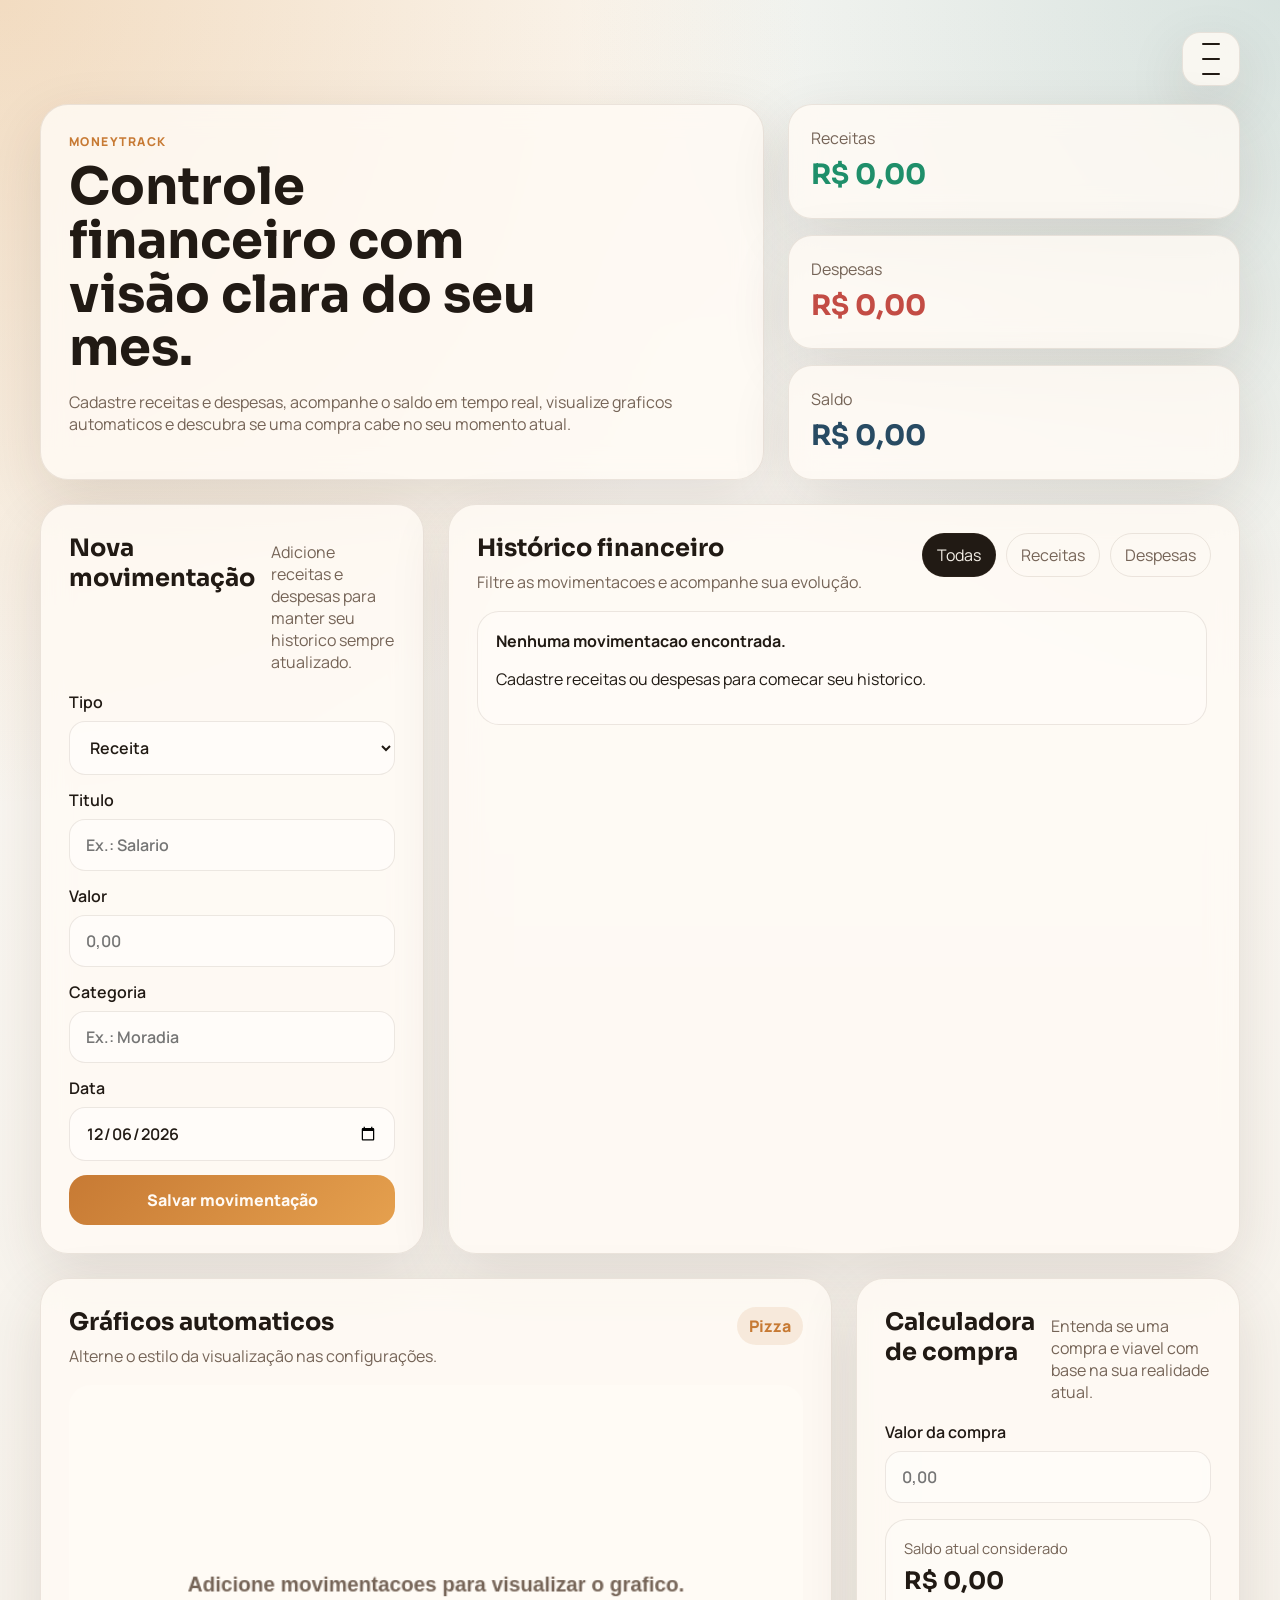
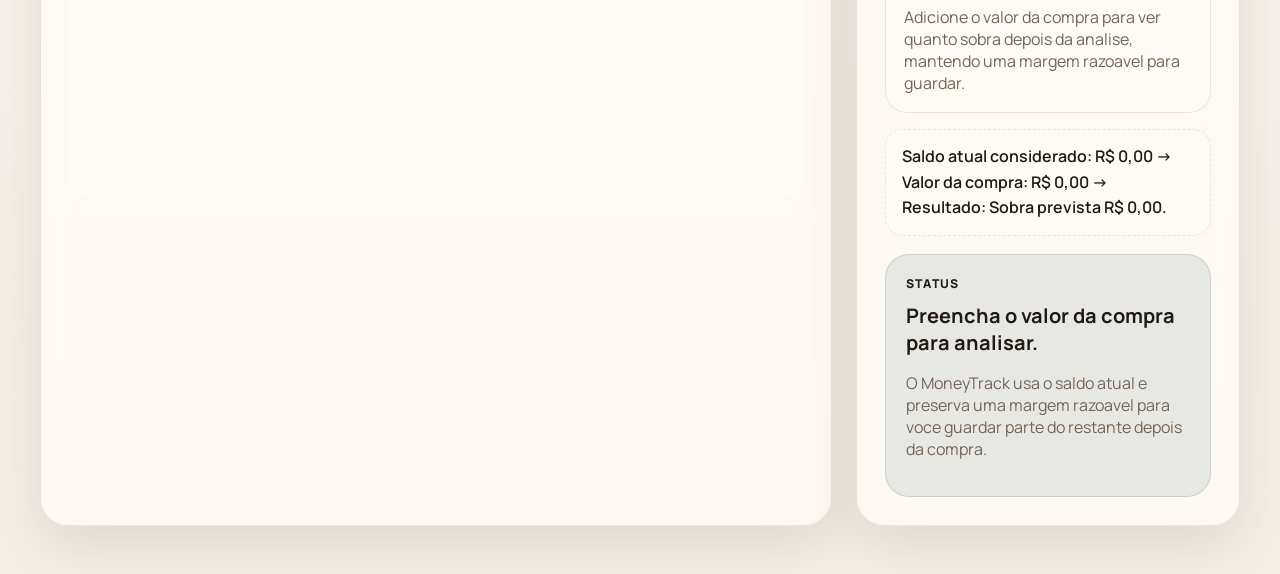
==== index.html @ 8a28ce40 "App MoneyTrack 1.0" ====
<!DOCTYPE html>
<html lang="pt-BR">
<head>
  <meta charset="UTF-8">
  <meta name="viewport" content="width=device-width, initial-scale=1.0">
  <title>MoneyTrack</title>
  <link rel="preconnect" href="https://fonts.googleapis.com">
  <link rel="preconnect" href="https://fonts.gstatic.com" crossorigin>
  <link href="https://fonts.googleapis.com/css2?family=Manrope:wght@400;500;700;800&family=Sora:wght@500;600;700&display=swap" rel="stylesheet">
  <link rel="stylesheet" href="style.css">
</head>
<body>
  <div class="app-shell">
    <div class="topbar">
      <a class="menu-button" href="settings.html" aria-label="Abrir configuracoes">
        <span></span>
        <span></span>
        <span></span>
      </a>
    </div>

    <header class="hero">
      <div class="hero__copy">
        <p class="eyebrow">MoneyTrack</p>
        <h1>Controle financeiro com visão clara do seu mes.</h1>
        <p class="hero__text">
          Cadastre receitas e despesas, acompanhe o saldo em tempo real,
          visualize graficos automaticos e descubra se uma compra cabe no seu momento atual.
        </p>
      </div>
      <div class="hero__stats">
        <article class="stat-card stat-card--income">
          <span>Receitas</span>
          <strong id="incomeTotal">R$ 0,00</strong>
        </article>
        <article class="stat-card stat-card--expense">
          <span>Despesas</span>
          <strong id="expenseTotal">R$ 0,00</strong>
        </article>
        <article class="stat-card stat-card--balance">
          <span>Saldo</span>
          <strong id="balanceTotal">R$ 0,00</strong>
        </article>
      </div>
    </header>

    <main class="dashboard">
      <section class="panel panel--form">
        <div class="panel__header">
          <h2>Nova movimentação</h2>
          <p>Adicione receitas e despesas para manter seu historico sempre atualizado.</p>
        </div>
        <form id="transactionForm" class="transaction-form">
          <label>
            Tipo
            <select name="type" required>
              <option value="income">Receita</option>
              <option value="expense">Despesa</option>
            </select>
          </label>
          <label>
            Titulo
            <input type="text" name="title" placeholder="Ex.: Salario" required maxlength="60">
          </label>
          <label>
            Valor
            <input type="number" name="amount" placeholder="0,00" min="0.01" step="0.01" required>
          </label>
          <label>
            Categoria
            <input type="text" name="category" placeholder="Ex.: Moradia" required maxlength="40">
          </label>
          <label>
            Data
            <input type="date" name="date" required>
          </label>
          <button type="submit" class="button button--primary">Salvar movimentação</button>
        </form>
      </section>

      <section class="panel panel--history">
        <div class="panel__header">
          <div>
            <h2>Histórico financeiro</h2>
            <p>Filtre as movimentacoes e acompanhe sua evolução.</p>
          </div>
          <div class="filters" role="group" aria-label="Filtros de movimentacoes">
            <button class="filter-chip is-active" data-filter="all" type="button">Todas</button>
            <button class="filter-chip" data-filter="income" type="button">Receitas</button>
            <button class="filter-chip" data-filter="expense" type="button">Despesas</button>
          </div>
        </div>
        <div id="historyList" class="history-list" aria-live="polite"></div>
      </section>

      <section class="panel panel--charts">
        <div class="panel__header">
          <div>
            <h2>Gráficos automaticos</h2>
            <p>Alterne o estilo da visualização nas configurações.</p>
          </div>
          <span class="chart-badge" id="chartTypeLabel">Pizza</span>
        </div>
        <canvas id="financeChart" width="640" height="360" aria-label="Grafico financeiro"></canvas>
        <div id="chartLegend" class="chart-legend"></div>
      </section>

      <section class="panel panel--calculator">
        <div class="panel__header">
          <h2>Calculadora de compra</h2>
          <p>Entenda se uma compra e viavel com base na sua realidade atual.</p>
        </div>
        <form id="purchaseForm" class="purchase-form">
          <label>
            Valor da compra
            <input type="number" name="purchaseAmount" min="0" step="0.01" placeholder="0,00" required>
          </label>
        </form>
        <div class="calculator-insight">
          <span>Saldo atual considerado</span>
          <strong id="calculatorBalance">R$ 0,00</strong>
          <p id="calculatorProjection">Adicione o valor da compra para ver quanto sobra depois da analise, mantendo uma margem razoavel para guardar.</p>
        </div>
        <p id="calculatorSummary" class="calculator-summary">
          Saldo atual considerado: R$ 0,00 -> Valor da compra: R$ 0,00 -> Resultado: Sobra prevista R$ 0,00.
        </p>
        <article id="purchaseResult" class="purchase-result purchase-result--neutral">
          <span class="purchase-result__label">Status</span>
          <strong>Preencha o valor da compra para analisar.</strong>
          <p>O MoneyTrack usa o saldo atual e preserva uma margem razoavel para voce guardar parte do restante depois da compra.</p>
        </article>
      </section>
    </main>
  </div>

  <div id="toast" class="toast" role="status" aria-live="polite"></div>

  <script src="storage.js"></script>
  <script src="charts.js"></script>
  <script src="script.js"></script>
</body>
</html>
---- style.css ----
:root {
  --bg: #f4efe7;
  --bg-accent: radial-gradient(circle at top left, rgba(219, 150, 71, 0.3), transparent 32%), radial-gradient(circle at top right, rgba(50, 119, 117, 0.18), transparent 28%), linear-gradient(180deg, #fcfaf6 0%, #f4efe7 100%);
  --panel: rgba(255, 251, 245, 0.82);
  --panel-border: rgba(98, 72, 48, 0.12);
  --text: #211a14;
  --muted: #756457;
  --income: #1f8f6a;
  --expense: #c34c44;
  --balance: #284b63;
  --accent: #c77a34;
  --shadow: 0 20px 60px rgba(65, 42, 24, 0.12);
}

body[data-theme="dark"] {
  --bg: #10171c;
  --bg-accent: radial-gradient(circle at top left, rgba(238, 180, 89, 0.2), transparent 26%), radial-gradient(circle at top right, rgba(72, 191, 169, 0.18), transparent 22%), linear-gradient(180deg, #131d24 0%, #0d1419 100%);
  --panel: rgba(22, 31, 38, 0.9);
  --panel-border: rgba(178, 202, 214, 0.12);
  --text: #ecf4f2;
  --muted: #9ab1b9;
  --income: #48c49a;
  --expense: #ff7b72;
  --balance: #77b6d3;
  --accent: #f0b15d;
  --shadow: 0 26px 80px rgba(0, 0, 0, 0.35);
}

* { box-sizing: border-box; }
html { scroll-behavior: smooth; }
body {
  margin: 0;
  min-height: 100vh;
  background: var(--bg-accent);
  color: var(--text);
  font-family: "Manrope", sans-serif;
}
a {
  color: inherit;
  text-decoration: none;
}
button, input, select { font: inherit; }
.app-shell { width: min(1200px, calc(100% - 32px)); margin: 0 auto; padding: 32px 0 48px; }
.app-shell--settings { max-width: 920px; }
.topbar { display: flex; justify-content: flex-end; margin-bottom: 18px; }
.topbar--settings { justify-content: flex-start; }
.menu-button,
.back-button {
  display: inline-flex;
  align-items: center;
  gap: 10px;
  min-height: 54px;
  padding: 0 18px;
  border-radius: 18px;
  background: var(--panel);
  border: 1px solid var(--panel-border);
  box-shadow: var(--shadow);
  backdrop-filter: blur(14px);
  font-weight: 800;
}
.menu-button {
  flex-direction: column;
  width: 58px;
  justify-content: center;
  padding: 0;
}
.menu-button span {
  display: block;
  width: 18px;
  height: 2px;
  border-radius: 999px;
  background: var(--text);
}
.menu-button span + span { margin-top: 3px; }
.back-button__icon { font-size: 1.1rem; }
.hero { display: grid; grid-template-columns: 1.6fr 1fr; gap: 24px; margin-bottom: 24px; }
.hero__copy, .panel, .stat-card { background: var(--panel); backdrop-filter: blur(14px); border: 1px solid var(--panel-border); box-shadow: var(--shadow); }
.hero__copy, .panel { border-radius: 28px; padding: 28px; }
.eyebrow { margin: 0 0 10px; color: var(--accent); font-weight: 800; letter-spacing: 0.12em; text-transform: uppercase; font-size: 0.76rem; }
.hero h1, .panel h2 { margin: 0; font-family: "Sora", sans-serif; }
.hero h1 { font-size: clamp(2rem, 4vw, 3.6rem); line-height: 1.05; max-width: 12ch; }
.hero__text, .panel__header p, .purchase-result p { color: var(--muted); }
.hero__stats { display: grid; gap: 16px; }
.stat-card { border-radius: 24px; padding: 22px; }
.stat-card span { display: block; margin-bottom: 8px; color: var(--muted); }
.stat-card strong { font-size: 1.75rem; font-family: "Sora", sans-serif; }
.stat-card--income strong { color: var(--income); }
.stat-card--expense strong { color: var(--expense); }
.stat-card--balance strong { color: var(--balance); }
.dashboard { display: grid; grid-template-columns: repeat(12, 1fr); gap: 24px; }
.panel--form, .panel--calculator, .panel--settings { grid-column: span 4; }
.panel--history, .panel--charts { grid-column: span 8; }
.settings-page { display: grid; gap: 24px; }
.settings-hero h1 { margin-top: 0; font-size: clamp(2rem, 4vw, 3rem); line-height: 1.08; max-width: 14ch; }
.panel__header { display: flex; justify-content: space-between; gap: 16px; align-items: flex-start; margin-bottom: 18px; }
.panel__header p { margin: 8px 0 0; }
.transaction-form, .purchase-form, .settings-grid { display: grid; gap: 14px; }
.transaction-form label, .purchase-form label, .setting-card { display: grid; gap: 8px; font-weight: 600; }
input, select {
  width: 100%;
  border: 1px solid var(--panel-border);
  border-radius: 16px;
  background: rgba(255, 255, 255, 0.46);
  color: var(--text);
  padding: 14px 16px;
  outline: none;
  transition: border-color 160ms ease, transform 160ms ease, background 160ms ease;
}
body[data-theme="dark"] input, body[data-theme="dark"] select { background: rgba(255, 255, 255, 0.04); }
body[data-theme="dark"] select option {
  background: #162028;
  color: #ecf4f2;
}
input:focus, select:focus { border-color: var(--accent); transform: translateY(-1px); }
.button { border: 0; border-radius: 18px; padding: 14px 18px; font-weight: 800; cursor: pointer; }
.button--primary { background: linear-gradient(135deg, var(--accent), #e5a04e); color: #fffaf4; }
.filters { display: flex; flex-wrap: wrap; gap: 10px; }
.filter-chip { border: 1px solid var(--panel-border); background: transparent; color: var(--muted); padding: 10px 14px; border-radius: 999px; cursor: pointer; }
.filter-chip.is-active { background: var(--text); color: var(--bg); }
.history-list { display: grid; gap: 12px; max-height: 480px; overflow: auto; padding-right: 4px; }
.history-item, .history-empty { border: 1px solid var(--panel-border); border-radius: 22px; padding: 18px; background: rgba(255, 255, 255, 0.3); }
body[data-theme="dark"] .history-item, body[data-theme="dark"] .history-empty { background: rgba(255, 255, 255, 0.02); }
.history-item { display: grid; grid-template-columns: 1fr auto; gap: 10px 16px; }
.history-item__title { margin: 0; font-weight: 800; }
.history-item__meta, .history-item__date { margin: 0; color: var(--muted); }
.history-item__amount { font-family: "Sora", sans-serif; font-weight: 700; align-self: center; }
.history-item__amount--income { color: var(--income); }
.history-item__amount--expense { color: var(--expense); }
.chart-badge { display: inline-flex; align-items: center; padding: 8px 12px; border-radius: 999px; background: rgba(199, 122, 52, 0.12); color: var(--accent); font-weight: 800; }
#financeChart { width: 100%; height: auto; border-radius: 22px; background: rgba(255, 255, 255, 0.25); }
.chart-legend { display: flex; flex-wrap: wrap; gap: 12px; margin-top: 16px; }
.legend-item { display: inline-flex; align-items: center; gap: 8px; color: var(--muted); }
.legend-color { width: 12px; height: 12px; border-radius: 50%; }
.calculator-insight {
  margin-top: 16px;
  padding: 18px;
  border-radius: 22px;
  border: 1px solid var(--panel-border);
  background: rgba(255, 255, 255, 0.24);
}
.calculator-insight span,
.calculator-insight p {
  color: var(--muted);
}
.calculator-insight span {
  display: block;
  margin-bottom: 8px;
  font-size: 0.92rem;
}
.calculator-insight strong {
  display: block;
  font-family: "Sora", sans-serif;
  font-size: 1.5rem;
}
.calculator-insight p {
  margin: 10px 0 0;
}
.calculator-summary {
  margin: 16px 0 0;
  padding: 14px 16px;
  border-radius: 18px;
  border: 1px dashed var(--panel-border);
  background: rgba(255, 255, 255, 0.18);
  color: var(--text);
  font-weight: 600;
  line-height: 1.6;
}
.purchase-result { margin-top: 18px; padding: 20px; border-radius: 24px; border: 1px solid transparent; }
.purchase-result__label { display: block; margin-bottom: 10px; text-transform: uppercase; letter-spacing: 0.1em; font-size: 0.76rem; font-weight: 800; }
.purchase-result strong { display: block; font-size: 1.25rem; margin-bottom: 10px; }
.purchase-result--neutral { background: rgba(67, 104, 127, 0.12); border-color: rgba(67, 104, 127, 0.18); }
.purchase-result--safe { background: rgba(31, 143, 106, 0.14); border-color: rgba(31, 143, 106, 0.25); }
.purchase-result--warning { background: rgba(230, 168, 65, 0.16); border-color: rgba(230, 168, 65, 0.26); }
.purchase-result--danger { background: rgba(195, 76, 68, 0.14); border-color: rgba(195, 76, 68, 0.24); }
.settings-grid { grid-template-columns: repeat(2, minmax(0, 1fr)); }
.setting-card { padding: 18px; border-radius: 22px; border: 1px solid var(--panel-border); background: rgba(255, 255, 255, 0.22); }
.setting-card small { color: var(--muted); font-weight: 500; line-height: 1.5; }
.setting-card input[type="checkbox"] { width: 22px; height: 22px; margin: 0; }
.setting-card--select { grid-column: 1 / -1; }
.toast {
  position: fixed;
  right: 20px;
  bottom: 20px;
  padding: 14px 16px;
  border-radius: 16px;
  color: #fff8f0;
  background: rgba(33, 26, 20, 0.9);
  transform: translateY(24px);
  opacity: 0;
  pointer-events: none;
  transition: opacity 180ms ease, transform 180ms ease;
}
.toast.is-visible { transform: translateY(0); opacity: 1; }
@media (max-width: 980px) {
  .hero, .dashboard { grid-template-columns: 1fr; }
  .panel--form, .panel--calculator, .panel--settings, .panel--history, .panel--charts { grid-column: auto; }
}
@media (max-width: 640px) {
  .app-shell { width: min(100% - 20px, 100%); padding-top: 20px; }
  .hero__copy, .panel { padding: 20px; border-radius: 24px; }
  .panel__header { flex-direction: column; }
  .settings-grid { grid-template-columns: 1fr; }
  .history-item { grid-template-columns: 1fr; }
  .menu-button,
  .back-button { min-height: 50px; }
}
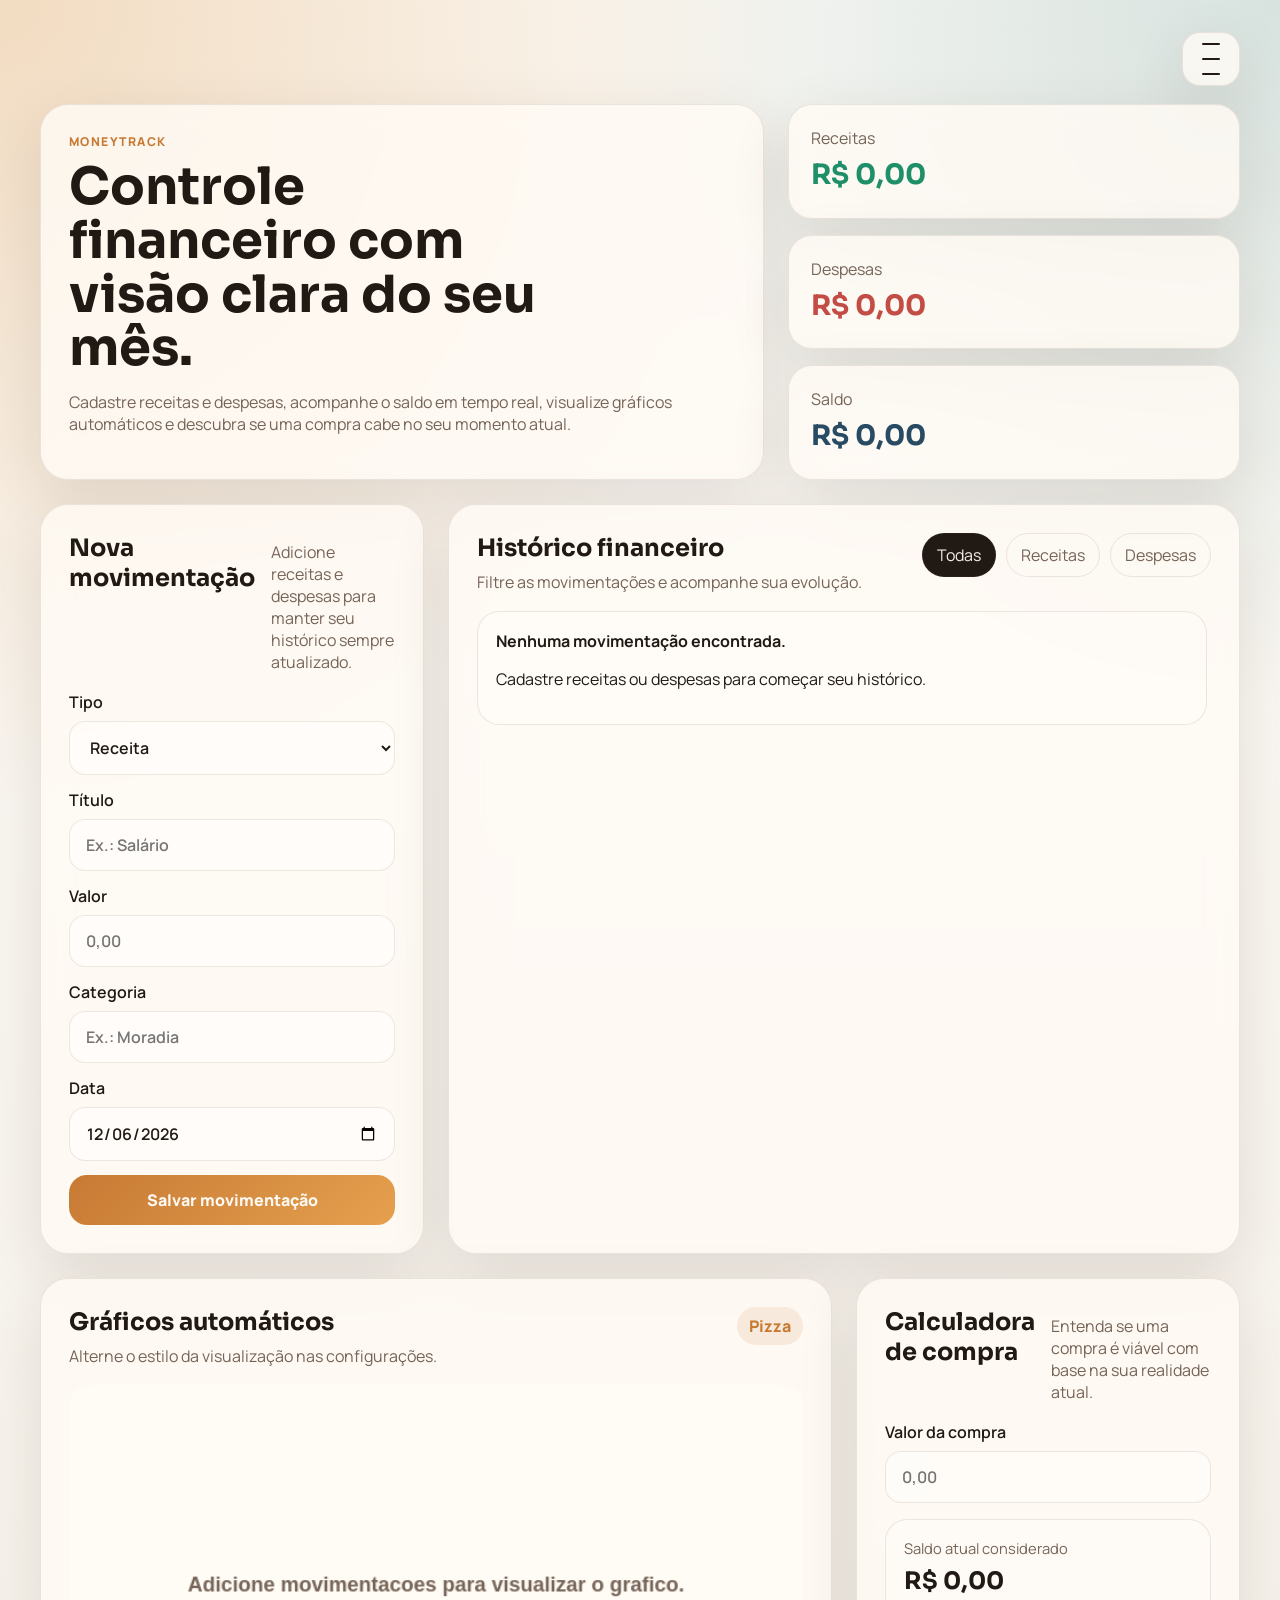
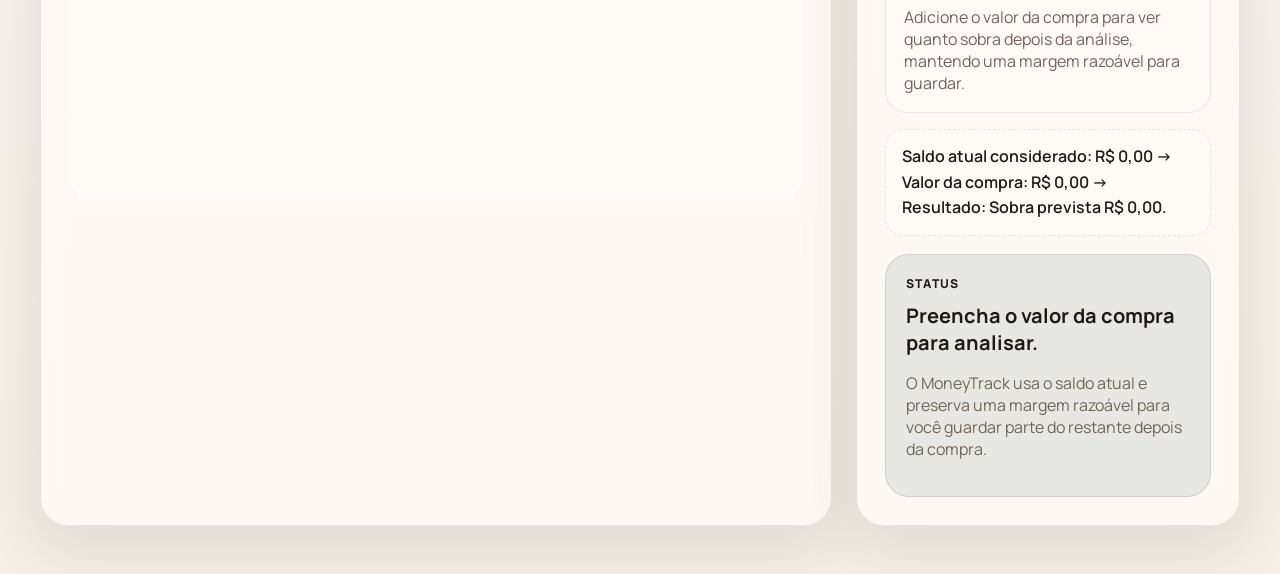
==== commit 03c44a6f: "reajuste de códigos" ====
--- a/index.html
+++ b/index.html
@@ -1,142 +1,212 @@
-<!DOCTYPE html>
+﻿<!doctype html>
 <html lang="pt-BR">
-<head>
-  <meta charset="UTF-8">
-  <meta name="viewport" content="width=device-width, initial-scale=1.0">
-  <title>MoneyTrack</title>
-  <link rel="preconnect" href="https://fonts.googleapis.com">
-  <link rel="preconnect" href="https://fonts.gstatic.com" crossorigin>
-  <link href="https://fonts.googleapis.com/css2?family=Manrope:wght@400;500;700;800&family=Sora:wght@500;600;700&display=swap" rel="stylesheet">
-  <link rel="stylesheet" href="style.css">
-</head>
-<body>
-  <div class="app-shell">
-    <div class="topbar">
-      <a class="menu-button" href="settings.html" aria-label="Abrir configuracoes">
-        <span></span>
-        <span></span>
-        <span></span>
-      </a>
+  <head>
+    <meta charset="UTF-8" />
+    <meta name="viewport" content="width=device-width, initial-scale=1.0" />
+    <title>MoneyTrack</title>
+    <link rel="preconnect" href="https://fonts.googleapis.com" />
+    <link rel="preconnect" href="https://fonts.gstatic.com" crossorigin />
+    <link
+      href="https://fonts.googleapis.com/css2?family=Manrope:wght@400;500;700;800&family=Sora:wght@500;600;700&display=swap"
+      rel="stylesheet"
+    />
+    <link rel="stylesheet" href="style.css" />
+  </head>
+  <body>
+    <div class="app-shell">
+      <div class="topbar">
+        <a
+          class="menu-button"
+          href="settings.html"
+          aria-label="Abrir configurações"
+        >
+          <span></span>
+          <span></span>
+          <span></span>
+        </a>
+      </div>
+
+      <header class="hero">
+        <div class="hero__copy">
+          <p class="eyebrow">MoneyTrack</p>
+          <h1>Controle financeiro com visão clara do seu mês.</h1>
+          <p class="hero__text">
+            Cadastre receitas e despesas, acompanhe o saldo em tempo real,
+            visualize gráficos automáticos e descubra se uma compra cabe no seu
+            momento atual.
+          </p>
+        </div>
+        <div class="hero__stats">
+          <article class="stat-card stat-card--income">
+            <span>Receitas</span>
+            <strong id="incomeTotal">R$ 0,00</strong>
+          </article>
+          <article class="stat-card stat-card--expense">
+            <span>Despesas</span>
+            <strong id="expenseTotal">R$ 0,00</strong>
+          </article>
+          <article class="stat-card stat-card--balance">
+            <span>Saldo</span>
+            <strong id="balanceTotal">R$ 0,00</strong>
+          </article>
+        </div>
+      </header>
+
+      <main class="dashboard">
+        <section class="panel panel--form">
+          <div class="panel__header">
+            <h2>Nova movimentação</h2>
+            <p>
+              Adicione receitas e despesas para manter seu histórico sempre
+              atualizado.
+            </p>
+          </div>
+          <form id="transactionForm" class="transaction-form">
+            <label>
+              Tipo
+              <select name="type" required>
+                <option value="income">Receita</option>
+                <option value="expense">Despesa</option>
+              </select>
+            </label>
+            <label>
+              Título
+              <input
+                type="text"
+                name="title"
+                placeholder="Ex.: Salário"
+                required
+                maxlength="60"
+              />
+            </label>
+            <label>
+              Valor
+              <input
+                type="number"
+                name="amount"
+                placeholder="0,00"
+                min="0.01"
+                step="0.01"
+                required
+              />
+            </label>
+            <label>
+              Categoria
+              <input
+                type="text"
+                name="category"
+                placeholder="Ex.: Moradia"
+                required
+                maxlength="40"
+              />
+            </label>
+            <label>
+              Data
+              <input type="date" name="date" required />
+            </label>
+            <button type="submit" class="button button--primary">
+              Salvar movimentação
+            </button>
+          </form>
+        </section>
+
+        <section class="panel panel--history">
+          <div class="panel__header">
+            <div>
+              <h2>Histórico financeiro</h2>
+              <p>Filtre as movimentações e acompanhe sua evolução.</p>
+            </div>
+            <div
+              class="filters"
+              role="group"
+              aria-label="Filtros de movimentações"
+            >
+              <button
+                class="filter-chip is-active"
+                data-filter="all"
+                type="button"
+              >
+                Todas
+              </button>
+              <button class="filter-chip" data-filter="income" type="button">
+                Receitas
+              </button>
+              <button class="filter-chip" data-filter="expense" type="button">
+                Despesas
+              </button>
+            </div>
+          </div>
+          <div id="historyList" class="history-list" aria-live="polite"></div>
+        </section>
+
+        <section class="panel panel--charts">
+          <div class="panel__header">
+            <div>
+              <h2>Gráficos automáticos</h2>
+              <p>Alterne o estilo da visualização nas configurações.</p>
+            </div>
+            <span class="chart-badge" id="chartTypeLabel">Pizza</span>
+          </div>
+          <canvas
+            id="financeChart"
+            width="640"
+            height="360"
+            aria-label="Gráfico financeiro"
+          ></canvas>
+          <div id="chartLegend" class="chart-legend"></div>
+        </section>
+
+        <section class="panel panel--calculator">
+          <div class="panel__header">
+            <h2>Calculadora de compra</h2>
+            <p>
+              Entenda se uma compra é viável com base na sua realidade atual.
+            </p>
+          </div>
+          <form id="purchaseForm" class="purchase-form">
+            <label>
+              Valor da compra
+              <input
+                type="number"
+                name="purchaseAmount"
+                min="0"
+                step="0.01"
+                placeholder="0,00"
+                required
+              />
+            </label>
+          </form>
+          <div class="calculator-insight">
+            <span>Saldo atual considerado</span>
+            <strong id="calculatorBalance">R$ 0,00</strong>
+            <p id="calculatorProjection">
+              Adicione o valor da compra para ver quanto sobra depois da
+              análise, mantendo uma margem razoável para guardar.
+            </p>
+          </div>
+          <p id="calculatorSummary" class="calculator-summary">
+            Saldo atual considerado: R$ 0,00 -> Valor da compra: R$ 0,00 ->
+            Resultado: Sobra prevista R$ 0,00.
+          </p>
+          <article
+            id="purchaseResult"
+            class="purchase-result purchase-result--neutral"
+          >
+            <span class="purchase-result__label">Status</span>
+            <strong>Preencha o valor da compra para analisar.</strong>
+            <p>
+              O MoneyTrack usa o saldo atual e preserva uma margem razoável para
+              você guardar parte do restante depois da compra.
+            </p>
+          </article>
+        </section>
+      </main>
     </div>
 
-    <header class="hero">
-      <div class="hero__copy">
-        <p class="eyebrow">MoneyTrack</p>
-        <h1>Controle financeiro com visão clara do seu mes.</h1>
-        <p class="hero__text">
-          Cadastre receitas e despesas, acompanhe o saldo em tempo real,
-          visualize graficos automaticos e descubra se uma compra cabe no seu momento atual.
-        </p>
-      </div>
-      <div class="hero__stats">
-        <article class="stat-card stat-card--income">
-          <span>Receitas</span>
-          <strong id="incomeTotal">R$ 0,00</strong>
-        </article>
-        <article class="stat-card stat-card--expense">
-          <span>Despesas</span>
-          <strong id="expenseTotal">R$ 0,00</strong>
-        </article>
-        <article class="stat-card stat-card--balance">
-          <span>Saldo</span>
-          <strong id="balanceTotal">R$ 0,00</strong>
-        </article>
-      </div>
-    </header>
-
-    <main class="dashboard">
-      <section class="panel panel--form">
-        <div class="panel__header">
-          <h2>Nova movimentação</h2>
-          <p>Adicione receitas e despesas para manter seu historico sempre atualizado.</p>
-        </div>
-        <form id="transactionForm" class="transaction-form">
-          <label>
-            Tipo
-            <select name="type" required>
-              <option value="income">Receita</option>
-              <option value="expense">Despesa</option>
-            </select>
-          </label>
-          <label>
-            Titulo
-            <input type="text" name="title" placeholder="Ex.: Salario" required maxlength="60">
-          </label>
-          <label>
-            Valor
-            <input type="number" name="amount" placeholder="0,00" min="0.01" step="0.01" required>
-          </label>
-          <label>
-            Categoria
-            <input type="text" name="category" placeholder="Ex.: Moradia" required maxlength="40">
-          </label>
-          <label>
-            Data
-            <input type="date" name="date" required>
-          </label>
-          <button type="submit" class="button button--primary">Salvar movimentação</button>
-        </form>
-      </section>
-
-      <section class="panel panel--history">
-        <div class="panel__header">
-          <div>
-            <h2>Histórico financeiro</h2>
-            <p>Filtre as movimentacoes e acompanhe sua evolução.</p>
-          </div>
-          <div class="filters" role="group" aria-label="Filtros de movimentacoes">
-            <button class="filter-chip is-active" data-filter="all" type="button">Todas</button>
-            <button class="filter-chip" data-filter="income" type="button">Receitas</button>
-            <button class="filter-chip" data-filter="expense" type="button">Despesas</button>
-          </div>
-        </div>
-        <div id="historyList" class="history-list" aria-live="polite"></div>
-      </section>
-
-      <section class="panel panel--charts">
-        <div class="panel__header">
-          <div>
-            <h2>Gráficos automaticos</h2>
-            <p>Alterne o estilo da visualização nas configurações.</p>
-          </div>
-          <span class="chart-badge" id="chartTypeLabel">Pizza</span>
-        </div>
-        <canvas id="financeChart" width="640" height="360" aria-label="Grafico financeiro"></canvas>
-        <div id="chartLegend" class="chart-legend"></div>
-      </section>
-
-      <section class="panel panel--calculator">
-        <div class="panel__header">
-          <h2>Calculadora de compra</h2>
-          <p>Entenda se uma compra e viavel com base na sua realidade atual.</p>
-        </div>
-        <form id="purchaseForm" class="purchase-form">
-          <label>
-            Valor da compra
-            <input type="number" name="purchaseAmount" min="0" step="0.01" placeholder="0,00" required>
-          </label>
-        </form>
-        <div class="calculator-insight">
-          <span>Saldo atual considerado</span>
-          <strong id="calculatorBalance">R$ 0,00</strong>
-          <p id="calculatorProjection">Adicione o valor da compra para ver quanto sobra depois da analise, mantendo uma margem razoavel para guardar.</p>
-        </div>
-        <p id="calculatorSummary" class="calculator-summary">
-          Saldo atual considerado: R$ 0,00 -> Valor da compra: R$ 0,00 -> Resultado: Sobra prevista R$ 0,00.
-        </p>
-        <article id="purchaseResult" class="purchase-result purchase-result--neutral">
-          <span class="purchase-result__label">Status</span>
-          <strong>Preencha o valor da compra para analisar.</strong>
-          <p>O MoneyTrack usa o saldo atual e preserva uma margem razoavel para voce guardar parte do restante depois da compra.</p>
-        </article>
-      </section>
-    </main>
-  </div>
-
-  <div id="toast" class="toast" role="status" aria-live="polite"></div>
-
-  <script src="storage.js"></script>
-  <script src="charts.js"></script>
-  <script src="script.js"></script>
-</body>
+    <div id="toast" class="toast" role="status" aria-live="polite"></div>
+
+    <script src="storage.js"></script>
+    <script src="charts.js"></script>
+    <script src="script.js"></script>
+  </body>
 </html>
--- a/style.css
+++ b/style.css
@@ -1,6 +1,17 @@
 :root {
   --bg: #f4efe7;
-  --bg-accent: radial-gradient(circle at top left, rgba(219, 150, 71, 0.3), transparent 32%), radial-gradient(circle at top right, rgba(50, 119, 117, 0.18), transparent 28%), linear-gradient(180deg, #fcfaf6 0%, #f4efe7 100%);
+  --bg-accent:
+    radial-gradient(
+      circle at top left,
+      rgba(219, 150, 71, 0.3),
+      transparent 32%
+    ),
+    radial-gradient(
+      circle at top right,
+      rgba(50, 119, 117, 0.18),
+      transparent 28%
+    ),
+    linear-gradient(180deg, #fcfaf6 0%, #f4efe7 100%);
   --panel: rgba(255, 251, 245, 0.82);
   --panel-border: rgba(98, 72, 48, 0.12);
   --text: #211a14;
@@ -14,7 +25,18 @@
 
 body[data-theme="dark"] {
   --bg: #10171c;
-  --bg-accent: radial-gradient(circle at top left, rgba(238, 180, 89, 0.2), transparent 26%), radial-gradient(circle at top right, rgba(72, 191, 169, 0.18), transparent 22%), linear-gradient(180deg, #131d24 0%, #0d1419 100%);
+  --bg-accent:
+    radial-gradient(
+      circle at top left,
+      rgba(238, 180, 89, 0.2),
+      transparent 26%
+    ),
+    radial-gradient(
+      circle at top right,
+      rgba(72, 191, 169, 0.18),
+      transparent 22%
+    ),
+    linear-gradient(180deg, #131d24 0%, #0d1419 100%);
   --panel: rgba(22, 31, 38, 0.9);
   --panel-border: rgba(178, 202, 214, 0.12);
   --text: #ecf4f2;
@@ -26,8 +48,12 @@
   --shadow: 0 26px 80px rgba(0, 0, 0, 0.35);
 }
 
-* { box-sizing: border-box; }
-html { scroll-behavior: smooth; }
+* {
+  box-sizing: border-box;
+}
+html {
+  scroll-behavior: smooth;
+}
 body {
   margin: 0;
   min-height: 100vh;
@@ -39,11 +65,27 @@
   color: inherit;
   text-decoration: none;
 }
-button, input, select { font: inherit; }
-.app-shell { width: min(1200px, calc(100% - 32px)); margin: 0 auto; padding: 32px 0 48px; }
-.app-shell--settings { max-width: 920px; }
-.topbar { display: flex; justify-content: flex-end; margin-bottom: 18px; }
-.topbar--settings { justify-content: flex-start; }
+button,
+input,
+select {
+  font: inherit;
+}
+.app-shell {
+  width: min(1200px, calc(100% - 32px));
+  margin: 0 auto;
+  padding: 32px 0 48px;
+}
+.app-shell--settings {
+  max-width: 920px;
+}
+.topbar {
+  display: flex;
+  justify-content: flex-end;
+  margin-bottom: 18px;
+}
+.topbar--settings {
+  justify-content: flex-start;
+}
 .menu-button,
 .back-button {
   display: inline-flex;
@@ -71,32 +113,129 @@
   border-radius: 999px;
   background: var(--text);
 }
-.menu-button span + span { margin-top: 3px; }
-.back-button__icon { font-size: 1.1rem; }
-.hero { display: grid; grid-template-columns: 1.6fr 1fr; gap: 24px; margin-bottom: 24px; }
-.hero__copy, .panel, .stat-card { background: var(--panel); backdrop-filter: blur(14px); border: 1px solid var(--panel-border); box-shadow: var(--shadow); }
-.hero__copy, .panel { border-radius: 28px; padding: 28px; }
-.eyebrow { margin: 0 0 10px; color: var(--accent); font-weight: 800; letter-spacing: 0.12em; text-transform: uppercase; font-size: 0.76rem; }
-.hero h1, .panel h2 { margin: 0; font-family: "Sora", sans-serif; }
-.hero h1 { font-size: clamp(2rem, 4vw, 3.6rem); line-height: 1.05; max-width: 12ch; }
-.hero__text, .panel__header p, .purchase-result p { color: var(--muted); }
-.hero__stats { display: grid; gap: 16px; }
-.stat-card { border-radius: 24px; padding: 22px; }
-.stat-card span { display: block; margin-bottom: 8px; color: var(--muted); }
-.stat-card strong { font-size: 1.75rem; font-family: "Sora", sans-serif; }
-.stat-card--income strong { color: var(--income); }
-.stat-card--expense strong { color: var(--expense); }
-.stat-card--balance strong { color: var(--balance); }
-.dashboard { display: grid; grid-template-columns: repeat(12, 1fr); gap: 24px; }
-.panel--form, .panel--calculator, .panel--settings { grid-column: span 4; }
-.panel--history, .panel--charts { grid-column: span 8; }
-.settings-page { display: grid; gap: 24px; }
-.settings-hero h1 { margin-top: 0; font-size: clamp(2rem, 4vw, 3rem); line-height: 1.08; max-width: 14ch; }
-.panel__header { display: flex; justify-content: space-between; gap: 16px; align-items: flex-start; margin-bottom: 18px; }
-.panel__header p { margin: 8px 0 0; }
-.transaction-form, .purchase-form, .settings-grid { display: grid; gap: 14px; }
-.transaction-form label, .purchase-form label, .setting-card { display: grid; gap: 8px; font-weight: 600; }
-input, select {
+.menu-button span + span {
+  margin-top: 3px;
+}
+.back-button__icon {
+  font-size: 1.1rem;
+}
+.hero {
+  display: grid;
+  grid-template-columns: 1.6fr 1fr;
+  gap: 24px;
+  margin-bottom: 24px;
+}
+.hero__copy,
+.panel,
+.stat-card {
+  background: var(--panel);
+  backdrop-filter: blur(14px);
+  border: 1px solid var(--panel-border);
+  box-shadow: var(--shadow);
+}
+.hero__copy,
+.panel {
+  border-radius: 28px;
+  padding: 28px;
+}
+.eyebrow {
+  margin: 0 0 10px;
+  color: var(--accent);
+  font-weight: 800;
+  letter-spacing: 0.12em;
+  text-transform: uppercase;
+  font-size: 0.76rem;
+}
+.hero h1,
+.panel h2 {
+  margin: 0;
+  font-family: "Sora", sans-serif;
+}
+.hero h1 {
+  font-size: clamp(2rem, 4vw, 3.6rem);
+  line-height: 1.05;
+  max-width: 12ch;
+}
+.hero__text,
+.panel__header p,
+.purchase-result p {
+  color: var(--muted);
+}
+.hero__stats {
+  display: grid;
+  gap: 16px;
+}
+.stat-card {
+  border-radius: 24px;
+  padding: 22px;
+}
+.stat-card span {
+  display: block;
+  margin-bottom: 8px;
+  color: var(--muted);
+}
+.stat-card strong {
+  font-size: 1.75rem;
+  font-family: "Sora", sans-serif;
+}
+.stat-card--income strong {
+  color: var(--income);
+}
+.stat-card--expense strong {
+  color: var(--expense);
+}
+.stat-card--balance strong {
+  color: var(--balance);
+}
+.dashboard {
+  display: grid;
+  grid-template-columns: repeat(12, 1fr);
+  gap: 24px;
+}
+.panel--form,
+.panel--calculator,
+.panel--settings {
+  grid-column: span 4;
+}
+.panel--history,
+.panel--charts {
+  grid-column: span 8;
+}
+.settings-page {
+  display: grid;
+  gap: 24px;
+}
+.settings-hero h1 {
+  margin-top: 0;
+  font-size: clamp(2rem, 4vw, 3rem);
+  line-height: 1.08;
+  max-width: 14ch;
+}
+.panel__header {
+  display: flex;
+  justify-content: space-between;
+  gap: 16px;
+  align-items: flex-start;
+  margin-bottom: 18px;
+}
+.panel__header p {
+  margin: 8px 0 0;
+}
+.transaction-form,
+.purchase-form,
+.settings-grid {
+  display: grid;
+  gap: 14px;
+}
+.transaction-form label,
+.purchase-form label,
+.setting-card {
+  display: grid;
+  gap: 8px;
+  font-weight: 600;
+}
+input,
+select {
   width: 100%;
   border: 1px solid var(--panel-border);
   border-radius: 16px;
@@ -104,33 +243,127 @@
   color: var(--text);
   padding: 14px 16px;
   outline: none;
-  transition: border-color 160ms ease, transform 160ms ease, background 160ms ease;
-}
-body[data-theme="dark"] input, body[data-theme="dark"] select { background: rgba(255, 255, 255, 0.04); }
+  transition:
+    border-color 160ms ease,
+    transform 160ms ease,
+    background 160ms ease;
+}
+body[data-theme="dark"] input,
+body[data-theme="dark"] select {
+  background: rgba(255, 255, 255, 0.04);
+}
 body[data-theme="dark"] select option {
   background: #162028;
   color: #ecf4f2;
 }
-input:focus, select:focus { border-color: var(--accent); transform: translateY(-1px); }
-.button { border: 0; border-radius: 18px; padding: 14px 18px; font-weight: 800; cursor: pointer; }
-.button--primary { background: linear-gradient(135deg, var(--accent), #e5a04e); color: #fffaf4; }
-.filters { display: flex; flex-wrap: wrap; gap: 10px; }
-.filter-chip { border: 1px solid var(--panel-border); background: transparent; color: var(--muted); padding: 10px 14px; border-radius: 999px; cursor: pointer; }
-.filter-chip.is-active { background: var(--text); color: var(--bg); }
-.history-list { display: grid; gap: 12px; max-height: 480px; overflow: auto; padding-right: 4px; }
-.history-item, .history-empty { border: 1px solid var(--panel-border); border-radius: 22px; padding: 18px; background: rgba(255, 255, 255, 0.3); }
-body[data-theme="dark"] .history-item, body[data-theme="dark"] .history-empty { background: rgba(255, 255, 255, 0.02); }
-.history-item { display: grid; grid-template-columns: 1fr auto; gap: 10px 16px; }
-.history-item__title { margin: 0; font-weight: 800; }
-.history-item__meta, .history-item__date { margin: 0; color: var(--muted); }
-.history-item__amount { font-family: "Sora", sans-serif; font-weight: 700; align-self: center; }
-.history-item__amount--income { color: var(--income); }
-.history-item__amount--expense { color: var(--expense); }
-.chart-badge { display: inline-flex; align-items: center; padding: 8px 12px; border-radius: 999px; background: rgba(199, 122, 52, 0.12); color: var(--accent); font-weight: 800; }
-#financeChart { width: 100%; height: auto; border-radius: 22px; background: rgba(255, 255, 255, 0.25); }
-.chart-legend { display: flex; flex-wrap: wrap; gap: 12px; margin-top: 16px; }
-.legend-item { display: inline-flex; align-items: center; gap: 8px; color: var(--muted); }
-.legend-color { width: 12px; height: 12px; border-radius: 50%; }
+input:focus,
+select:focus {
+  border-color: var(--accent);
+  transform: translateY(-1px);
+}
+.button {
+  border: 0;
+  border-radius: 18px;
+  padding: 14px 18px;
+  font-weight: 800;
+  cursor: pointer;
+}
+.button--primary {
+  background: linear-gradient(135deg, var(--accent), #e5a04e);
+  color: #fffaf4;
+}
+.filters {
+  display: flex;
+  flex-wrap: wrap;
+  gap: 10px;
+}
+.filter-chip {
+  border: 1px solid var(--panel-border);
+  background: transparent;
+  color: var(--muted);
+  padding: 10px 14px;
+  border-radius: 999px;
+  cursor: pointer;
+}
+.filter-chip.is-active {
+  background: var(--text);
+  color: var(--bg);
+}
+.history-list {
+  display: grid;
+  gap: 12px;
+  max-height: 480px;
+  overflow: auto;
+  padding-right: 4px;
+}
+.history-item,
+.history-empty {
+  border: 1px solid var(--panel-border);
+  border-radius: 22px;
+  padding: 18px;
+  background: rgba(255, 255, 255, 0.3);
+}
+body[data-theme="dark"] .history-item,
+body[data-theme="dark"] .history-empty {
+  background: rgba(255, 255, 255, 0.02);
+}
+.history-item {
+  display: grid;
+  grid-template-columns: 1fr auto;
+  gap: 10px 16px;
+}
+.history-item__title {
+  margin: 0;
+  font-weight: 800;
+}
+.history-item__meta,
+.history-item__date {
+  margin: 0;
+  color: var(--muted);
+}
+.history-item__amount {
+  font-family: "Sora", sans-serif;
+  font-weight: 700;
+  align-self: center;
+}
+.history-item__amount--income {
+  color: var(--income);
+}
+.history-item__amount--expense {
+  color: var(--expense);
+}
+.chart-badge {
+  display: inline-flex;
+  align-items: center;
+  padding: 8px 12px;
+  border-radius: 999px;
+  background: rgba(199, 122, 52, 0.12);
+  color: var(--accent);
+  font-weight: 800;
+}
+#financeChart {
+  width: 100%;
+  height: auto;
+  border-radius: 22px;
+  background: rgba(255, 255, 255, 0.25);
+}
+.chart-legend {
+  display: flex;
+  flex-wrap: wrap;
+  gap: 12px;
+  margin-top: 16px;
+}
+.legend-item {
+  display: inline-flex;
+  align-items: center;
+  gap: 8px;
+  color: var(--muted);
+}
+.legend-color {
+  width: 12px;
+  height: 12px;
+  border-radius: 50%;
+}
 .calculator-insight {
   margin-top: 16px;
   padding: 18px;
@@ -165,18 +398,63 @@
   font-weight: 600;
   line-height: 1.6;
 }
-.purchase-result { margin-top: 18px; padding: 20px; border-radius: 24px; border: 1px solid transparent; }
-.purchase-result__label { display: block; margin-bottom: 10px; text-transform: uppercase; letter-spacing: 0.1em; font-size: 0.76rem; font-weight: 800; }
-.purchase-result strong { display: block; font-size: 1.25rem; margin-bottom: 10px; }
-.purchase-result--neutral { background: rgba(67, 104, 127, 0.12); border-color: rgba(67, 104, 127, 0.18); }
-.purchase-result--safe { background: rgba(31, 143, 106, 0.14); border-color: rgba(31, 143, 106, 0.25); }
-.purchase-result--warning { background: rgba(230, 168, 65, 0.16); border-color: rgba(230, 168, 65, 0.26); }
-.purchase-result--danger { background: rgba(195, 76, 68, 0.14); border-color: rgba(195, 76, 68, 0.24); }
-.settings-grid { grid-template-columns: repeat(2, minmax(0, 1fr)); }
-.setting-card { padding: 18px; border-radius: 22px; border: 1px solid var(--panel-border); background: rgba(255, 255, 255, 0.22); }
-.setting-card small { color: var(--muted); font-weight: 500; line-height: 1.5; }
-.setting-card input[type="checkbox"] { width: 22px; height: 22px; margin: 0; }
-.setting-card--select { grid-column: 1 / -1; }
+.purchase-result {
+  margin-top: 18px;
+  padding: 20px;
+  border-radius: 24px;
+  border: 1px solid transparent;
+}
+.purchase-result__label {
+  display: block;
+  margin-bottom: 10px;
+  text-transform: uppercase;
+  letter-spacing: 0.1em;
+  font-size: 0.76rem;
+  font-weight: 800;
+}
+.purchase-result strong {
+  display: block;
+  font-size: 1.25rem;
+  margin-bottom: 10px;
+}
+.purchase-result--neutral {
+  background: rgba(67, 104, 127, 0.12);
+  border-color: rgba(67, 104, 127, 0.18);
+}
+.purchase-result--safe {
+  background: rgba(31, 143, 106, 0.14);
+  border-color: rgba(31, 143, 106, 0.25);
+}
+.purchase-result--warning {
+  background: rgba(230, 168, 65, 0.16);
+  border-color: rgba(230, 168, 65, 0.26);
+}
+.purchase-result--danger {
+  background: rgba(195, 76, 68, 0.14);
+  border-color: rgba(195, 76, 68, 0.24);
+}
+.settings-grid {
+  grid-template-columns: repeat(2, minmax(0, 1fr));
+}
+.setting-card {
+  padding: 18px;
+  border-radius: 22px;
+  border: 1px solid var(--panel-border);
+  background: rgba(255, 255, 255, 0.22);
+}
+.setting-card small {
+  color: var(--muted);
+  font-weight: 500;
+  line-height: 1.5;
+}
+.setting-card input[type="checkbox"] {
+  width: 22px;
+  height: 22px;
+  margin: 0;
+}
+.setting-card--select {
+  grid-column: 1 / -1;
+}
 .toast {
   position: fixed;
   right: 20px;
@@ -188,19 +466,48 @@
   transform: translateY(24px);
   opacity: 0;
   pointer-events: none;
-  transition: opacity 180ms ease, transform 180ms ease;
-}
-.toast.is-visible { transform: translateY(0); opacity: 1; }
+  transition:
+    opacity 180ms ease,
+    transform 180ms ease;
+}
+.toast.is-visible {
+  transform: translateY(0);
+  opacity: 1;
+}
 @media (max-width: 980px) {
-  .hero, .dashboard { grid-template-columns: 1fr; }
-  .panel--form, .panel--calculator, .panel--settings, .panel--history, .panel--charts { grid-column: auto; }
+  .hero,
+  .dashboard {
+    grid-template-columns: 1fr;
+  }
+  .panel--form,
+  .panel--calculator,
+  .panel--settings,
+  .panel--history,
+  .panel--charts {
+    grid-column: auto;
+  }
 }
 @media (max-width: 640px) {
-  .app-shell { width: min(100% - 20px, 100%); padding-top: 20px; }
-  .hero__copy, .panel { padding: 20px; border-radius: 24px; }
-  .panel__header { flex-direction: column; }
-  .settings-grid { grid-template-columns: 1fr; }
-  .history-item { grid-template-columns: 1fr; }
+  .app-shell {
+    width: min(100% - 20px, 100%);
+    padding-top: 20px;
+  }
+  .hero__copy,
+  .panel {
+    padding: 20px;
+    border-radius: 24px;
+  }
+  .panel__header {
+    flex-direction: column;
+  }
+  .settings-grid {
+    grid-template-columns: 1fr;
+  }
+  .history-item {
+    grid-template-columns: 1fr;
+  }
   .menu-button,
-  .back-button { min-height: 50px; }
-}
+  .back-button {
+    min-height: 50px;
+  }
+}
